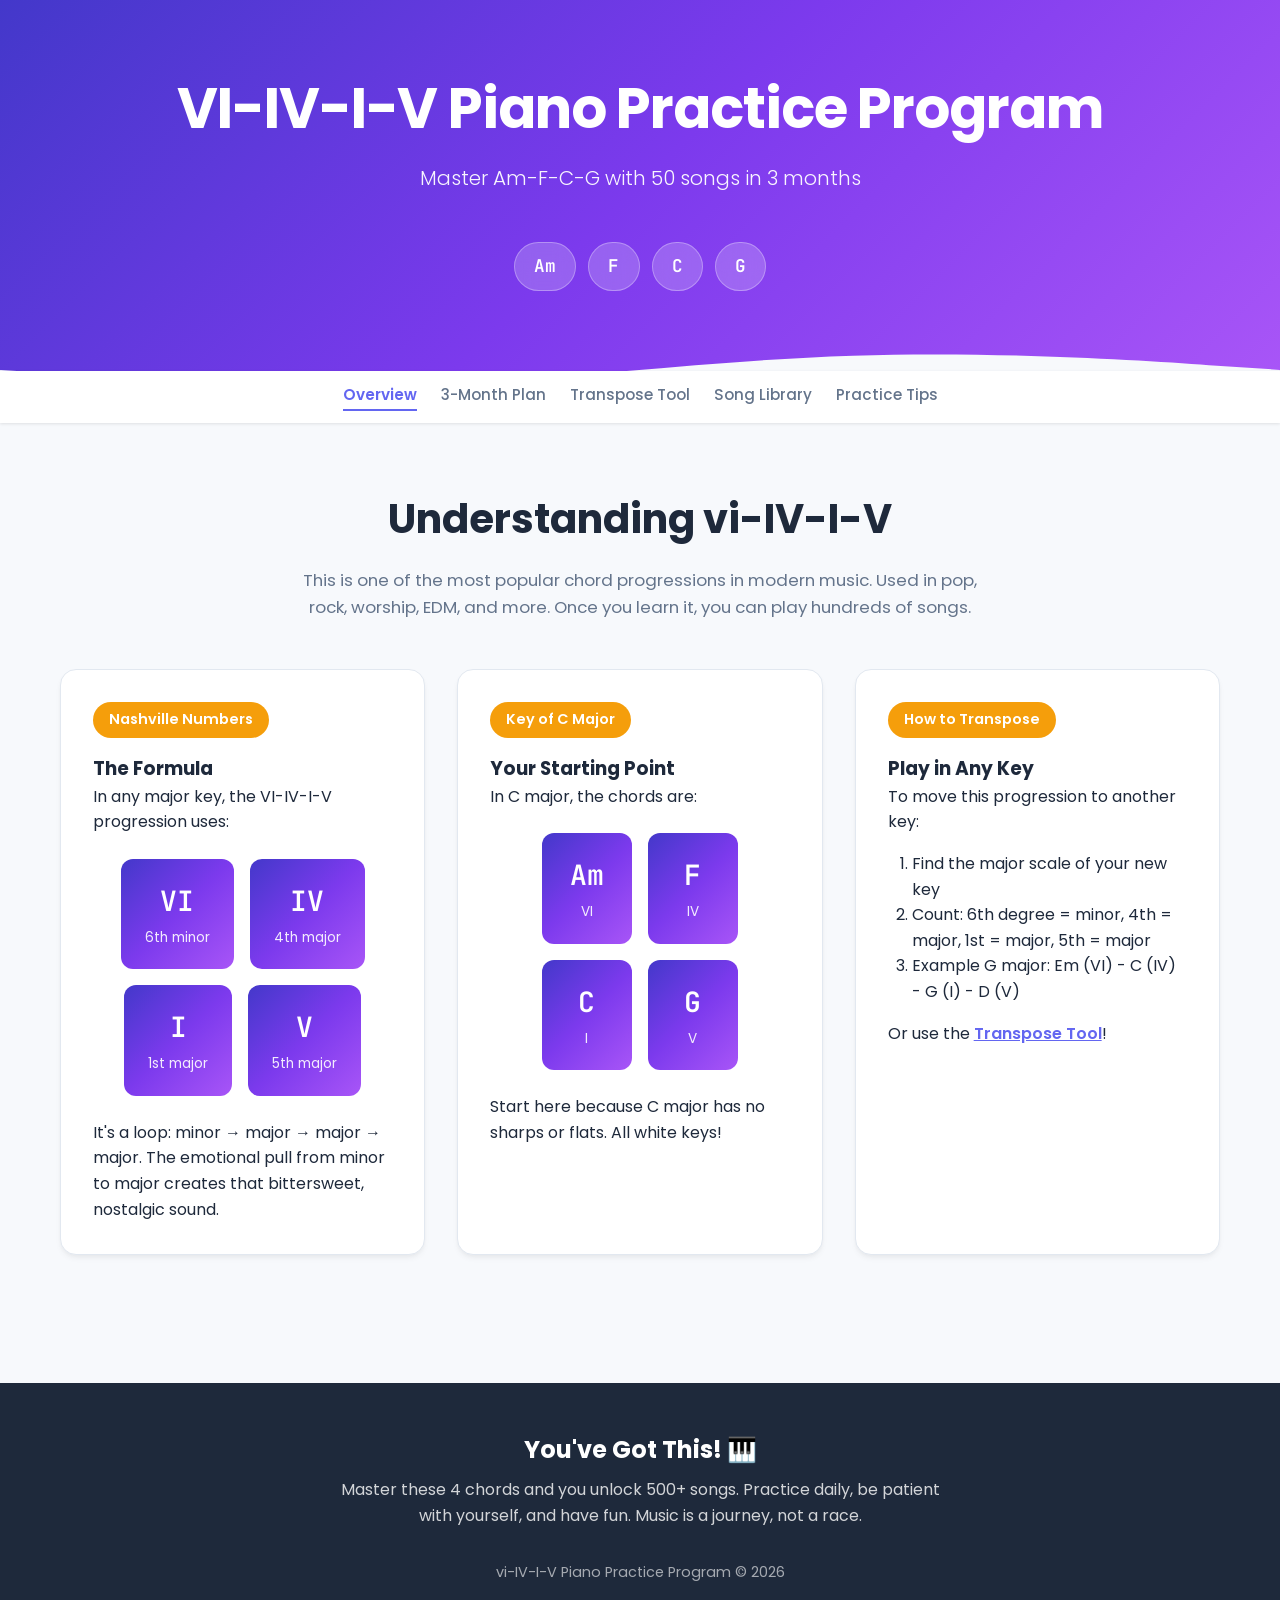
==== index.html @ 8db7d016 "reworked on the files html to separate concerns" ====
<!DOCTYPE html>
<html lang="en">
<head>
<meta charset="UTF-8">
<meta name="viewport" content="width=device-width, initial-scale=1.0">
<title>VI-IV-I-V Piano Practice Program</title>
<link href="https://fonts.googleapis.com/css2?family=Poppins:wght@300;400;500;600;700&family=JetBrains+Mono:wght@400;600&display=swap" rel="stylesheet">
<link rel="stylesheet" href="app.css">
</head>
<body>
<header>
<div class="container">
<div class="header-content">
<h1>VI-IV-I-V Piano Practice Program</h1>
<p class="subtitle">Master Am-F-C-G with 50 songs in 3 months</p>
<div class="header-chords">
<div class="chord-pill">Am</div>
<div class="chord-pill">F</div>
<div class="chord-pill">C</div>
<div class="chord-pill">G</div>
</div>
</div>
</div>
</header>

<nav>
<div class="container">
<div class="nav-links">
<a href="index.html" class="active">Overview</a>
<a href="practice_plan.html">3-Month Plan</a>
<a href="transpose_tool.html">Transpose Tool</a>
<a href="songs_library.html">Song Library</a>
<a href="practice_tips.html">Practice Tips</a>
</div>
</div>
</nav>

<section id="overview">
<div class="container">
<h2 class="section-title">Understanding vi-IV-I-V</h2>
<p class="section-desc">This is one of the most popular chord progressions in modern music. Used in pop, rock, worship, EDM, and more. Once you learn it, you can play hundreds of songs.</p>
<div class="overview-grid">
<div class="card">
<div class="nashville-label">Nashville Numbers</div>
<h3>The Formula</h3>
<p>In any major key, the VI-IV-I-V progression uses:</p>
<div class="chord-display">
<div class="chord-box"><span class="chord-name">VI</span><span class="chord-degree">6th minor</span></div>
<div class="chord-box"><span class="chord-name">IV</span><span class="chord-degree">4th major</span></div>
<div class="chord-box"><span class="chord-name">I</span><span class="chord-degree">1st major</span></div>
<div class="chord-box"><span class="chord-name">V</span><span class="chord-degree">5th major</span></div>
</div>
<p>It's a loop: minor → major → major → major. The emotional pull from minor to major creates that bittersweet, nostalgic sound.</p>
</div>
<div class="card">
<div class="nashville-label">Key of C Major</div>
<h3>Your Starting Point</h3>
<p>In C major, the chords are:</p>
<div class="chord-display">
<div class="chord-box"><span class="chord-name">Am</span><span class="chord-degree">VI</span></div>
<div class="chord-box"><span class="chord-name">F</span><span class="chord-degree">IV</span></div>
<div class="chord-box"><span class="chord-name">C</span><span class="chord-degree">I</span></div>
<div class="chord-box"><span class="chord-name">G</span><span class="chord-degree">V</span></div>
</div>
<p>Start here because C major has no sharps or flats. All white keys!</p>
</div>
<div class="card">
<div class="nashville-label">How to Transpose</div>
<h3>Play in Any Key</h3>
<p>To move this progression to another key:</p>
<ol style="margin-left: 1.5rem; margin-top: 1rem;">
<li>Find the major scale of your new key</li>
<li>Count: 6th degree = minor, 4th = major, 1st = major, 5th = major</li>
<li>Example G major: Em (VI) - C (IV) - G (I) - D (V)</li>
</ol>
<p style="margin-top: 1rem;">Or use the <a href="transpose_tool.html" style="color: var(--primary); font-weight: 600;">Transpose Tool</a>!</p>
</div>
</div>
</div>
</section>

<footer>
<div class="container">
<h3 style="font-size: 1.5rem; margin-bottom: 0.5rem;">You've Got This! 🎹</h3>
<p style="opacity: 0.8; max-width: 600px; margin: 0 auto;">Master these 4 chords and you unlock 500+ songs. Practice daily, be patient with yourself, and have fun. Music is a journey, not a race.</p>
<p style="margin-top: 2rem; opacity: 0.6; font-size: 0.9rem;">vi-IV-I-V Piano Practice Program © 2026</p>
</div>
</footer>
</body>
</html>
---- app.css ----
:root {
--bg: #f7f9fc;
--card: #ffffff;
--text: #1e293b;
--muted: #64748b;
--primary: #6366f1;
--primary-dark: #4f46e5;
--gradient: linear-gradient(135deg, #4338ca 0%, #7c3aed 50%, #a855f7 100%);
--accent: #f59e0b;
--border: #e2e8f0;
--success: #10b981;
--chord-color: #8b5cf6;
}

* {
margin: 0;
padding: 0;
box-sizing: border-box;
}

html {
scroll-behavior: smooth;
}

body {
font-family: 'Poppins', sans-serif;
background: var(--bg);
color: var(--text);
line-height: 1.6;
}

.container {
max-width: 1200px;
margin: 0 auto;
padding: 0 1.25rem;
}

/* Header */
header {
background: var(--gradient);
color: white;
padding: 4rem 0 5rem;
position: relative;
overflow: hidden;
}

header::after {
content: '';
position: absolute;
bottom: -2px;
left: 0;
width: 100%;
height: 60px;
background: url("data:image/svg+xml,%3Csvg xmlns='http://www.w3.org/2000/svg' viewBox='0 0 1440 120'%3E%3Cpath fill='%23f7f9fc' d='M0,64L80,69.3C160,75,320,85,480,80C640,75,800,53,960,48C1120,43,1280,53,1360,58.7L1440,64L1440,120L1360,120C1280,120,1120,120,960,120C800,120,640,120,480,120C320,120,160,120,80,120L0,120Z'%3E%3C/path%3E%3C/svg%3E") no-repeat;
background-size: cover;
}

.header-content {
text-align: center;
position: relative;
z-index: 2;
}

h1 {
font-size: clamp(2rem, 5vw, 3.5rem);
font-weight: 700;
margin-bottom: 0.5rem;
letter-spacing: -0.02em;
}

.subtitle {
font-size: clamp(1rem, 2.5vw, 1.25rem);
opacity: 0.95;
font-weight: 300;
margin-bottom: 2rem;
}

.header-chords {
display: inline-flex;
gap: 0.75rem;
flex-wrap: wrap;
justify-content: center;
margin-top: 1rem;
}

.chord-pill {
background: rgba(255,255,255,0.2);
backdrop-filter: blur(10px);
padding: 0.6rem 1.2rem;
border-radius: 50px;
font-family: 'JetBrains Mono', monospace;
font-weight: 600;
font-size: 1.1rem;
border: 1px solid rgba(255,255,255,0.3);
}

nav {
position: sticky;
top: 0;
background: var(--card);
box-shadow: 0 1px 3px rgba(0,0,0,0.1);
z-index: 100;
padding: 0.75rem 0;
}

.nav-links {
display: flex;
gap: 1.5rem;
justify-content: center;
flex-wrap: wrap;
}

.nav-links a {
color: var(--muted);
text-decoration: none;
font-weight: 500;
font-size: 0.95rem;
transition: color 0.2s;
}

.nav-links a:hover {
color: var(--primary);
}

.nav-links a.active {
color: var(--primary);
font-weight: 600;
border-bottom: 2px solid var(--primary);
padding-bottom: 2px;
}

section {
padding: 4rem 0;
}

.section-title {
font-size: clamp(1.75rem, 4vw, 2.5rem);
font-weight: 700;
margin-bottom: 1rem;
text-align: center;
}

.section-desc {
text-align: center;
color: var(--muted);
max-width: 700px;
margin: 0 auto 3rem;
font-size: 1.05rem;
}

.card {
background: var(--card);
border-radius: 16px;
padding: 2rem;
box-shadow: 0 4px 6px -1px rgba(0,0,0,0.05), 0 2px 4px -1px rgba(0,0,0,0.03);
border: 1px solid var(--border);
transition: transform 0.2s, box-shadow 0.2s;
}

.card:hover {
transform: translateY(-2px);
box-shadow: 0 10px 15px -3px rgba(0,0,0,0.08), 0 4px 6px -2px rgba(0,0,0,0.03);
}

.overview-grid {
display: grid;
grid-template-columns: repeat(auto-fit, minmax(300px, 1fr));
gap: 2rem;
margin-top: 2rem;
}

.chord-display {
display: flex;
gap: 1rem;
justify-content: center;
margin: 1.5rem 0;
flex-wrap: wrap;
}

.chord-box {
background: var(--gradient);
color: white;
padding: 1.25rem 1.5rem;
border-radius: 12px;
text-align: center;
min-width: 90px;
}

.chord-name {
font-family: 'JetBrains Mono', monospace;
font-size: 1.75rem;
font-weight: 600;
display: block;
}

.chord-degree {
font-size: 0.85rem;
opacity: 0.9;
margin-top: 0.25rem;
}

.nashville-label {
background: var(--accent);
color: white;
display: inline-block;
padding: 0.4rem 1rem;
border-radius: 50px;
font-weight: 600;
font-size: 0.9rem;
margin-bottom: 1rem;
}

/* Timeline */
.timeline {
position: relative;
max-width: 1000px;
margin: 0 auto;
}

.timeline::before {
content: '';
position: absolute;
left: 50%;
transform: translateX(-50%);
width: 3px;
height: 100%;
background: linear-gradient(to bottom, var(--primary), var(--primary-dark));
border-radius: 3px;
}

.month-block {
position: relative;
margin-bottom: 3rem;
}

.month-header {
background: var(--gradient);
color: white;
padding: 1rem 2rem;
border-radius: 12px;
display: inline-block;
font-weight: 600;
font-size: 1.2rem;
margin-bottom: 1.5rem;
position: relative;
left: 50%;
transform: translateX(-50%);
z-index: 2;
}

.weeks-grid {
display: grid;
grid-template-columns: repeat(auto-fit, minmax(280px, 1fr));
gap: 1.5rem;
margin-top: 2rem;
}

.week-card {
background: var(--card);
border: 1px solid var(--border);
border-radius: 12px;
padding: 1.5rem;
}

.week-title {
color: var(--primary);
font-weight: 600;
margin-bottom: 0.75rem;
font-size: 1.1rem;
}

.song-list {
list-style: none;
margin: 0.75rem 0;
}

.song-list li {
padding: 0.4rem 0;
padding-left: 1.5rem;
position: relative;
font-size: 0.95rem;
}

.song-list li::before {
content: '♪';
position: absolute;
left: 0;
color: var(--chord-color);
font-weight: 600;
}

.goal-box {
background: #f8fafc;
border-left: 3px solid var(--success);
padding: 0.75rem 1rem;
border-radius: 6px;
margin-top: 1rem;
font-size: 0.9rem;
}

.goal-box strong {
color: var(--success);
}

.daily-routine {
background: var(--card);
border-radius: 16px;
padding: 2rem;
margin-top: 3rem;
border: 2px solid var(--primary);
}

.routine-grid {
display: grid;
grid-template-columns: repeat(auto-fit, minmax(200px, 1fr));
gap: 1.5rem;
margin-top: 1.5rem;
}

.routine-item {
text-align: center;
}

.routine-time {
background: var(--primary);
color: white;
padding: 0.5rem 1rem;
border-radius: 50px;
display: inline-block;
font-weight: 600;
margin-bottom: 0.5rem;
font-size: 0.9rem;
}

/* Transpose Tool */
.transpose-tool {
text-align: center;
margin: 3rem 0 2rem;
}

.key-buttons {
display: flex;
flex-wrap: wrap;
gap: 0.75rem;
justify-content: center;
margin: 1.5rem 0;
}

.key-btn {
background: var(--card);
border: 2px solid var(--border);
padding: 0.75rem 1.25rem;
border-radius: 10px;
cursor: pointer;
font-weight: 600;
font-family: 'JetBrains Mono', monospace;
transition: all 0.2s;
font-size: 1rem;
}

.key-btn:hover {
border-color: var(--primary);
transform: translateY(-2px);
}

.key-btn.active {
background: var(--primary);
color: white;
border-color: var(--primary);
}

.transpose-display {
background: var(--card);
border-radius: 16px;
padding: 2rem;
max-width: 600px;
margin: 0 auto;
border: 1px solid var(--border);
}

#currentKey {
font-size: 1.5rem;
font-weight: 700;
color: var(--primary);
margin-bottom: 1rem;
}

/* Song Library */
.library-controls {
display: flex;
gap: 1rem;
margin-bottom: 2rem;
flex-wrap: wrap;
justify-content: space-between;
align-items: center;
}

.search-box {
flex: 1;
min-width: 250px;
position: relative;
}

.search-box input {
width: 100%;
padding: 0.875rem 1rem 0.875rem 3rem;
border: 2px solid var(--border);
border-radius: 12px;
font-size: 1rem;
font-family: 'Poppins', sans-serif;
transition: border 0.2s;
}

.search-box input:focus {
outline: none;
border-color: var(--primary);
}

.search-box::before {
content: '🔍';
position: absolute;
left: 1rem;
top: 50%;
transform: translateY(-50%);
font-size: 1.2rem;
}

.filter-buttons {
display: flex;
gap: 0.5rem;
flex-wrap: wrap;
}

.filter-btn {
padding: 0.6rem 1.1rem;
background: var(--card);
border: 2px solid var(--border);
border-radius: 50px;
cursor: pointer;
font-size: 0.9rem;
font-weight: 500;
transition: all 0.2s;
}

.filter-btn:hover {
border-color: var(--primary);
}

.filter-btn.active {
background: var(--primary);
color: white;
border-color: var(--primary);
}

.song-table-container {
overflow-x: auto;
border-radius: 12px;
border: 1px solid var(--border);
}

table {
width: 100%;
border-collapse: collapse;
background: var(--card);
}

thead {
background: #f8fafc;
position: sticky;
top: 0;
}

th {
padding: 1rem;
text-align: left;
font-weight: 600;
font-size: 0.9rem;
color: var(--muted);
text-transform: uppercase;
letter-spacing: 0.05em;
border-bottom: 2px solid var(--border);
}

td {
padding: 1rem;
border-bottom: 1px solid var(--border);
font-size: 0.95rem;
}

tbody tr:hover {
background: #f8fafc;
}

tbody tr:last-child td {
border-bottom: none;
}

.chord-inline {
font-family: 'JetBrains Mono', monospace;
color: var(--chord-color);
font-weight: 600;
background: rgba(139, 92, 246, 0.1);
padding: 0.2rem 0.5rem;
border-radius: 6px;
}

.category-badge {
display: inline-block;
padding: 0.35rem 0.75rem;
border-radius: 50px;
font-size: 0.8rem;
font-weight: 600;
}

.cat-pop { background: #dbeafe; color: #1e40af; }
.cat-artist { background: #fce7f3; color: #9f1239; }
.cat-hymn { background: #d1fae5; color: #065f46; }
.cat-classic { background: #fef3c7; color: #92400e; }

/* Tips Section */
.tips-grid {
display: grid;
grid-template-columns: repeat(auto-fit, minmax(300px, 1fr));
gap: 1.5rem;
margin-top: 2rem;
}

.tip-card {
background: linear-gradient(135deg, #ffffff 0%, #f8fafc 100%);
border-radius: 16px;
padding: 2rem;
border: 1px solid var(--border);
position: relative;
overflow: hidden;
}

.tip-card::before {
content: '';
position: absolute;
top: 0;
left: 0;
width: 5px;
height: 100%;
background: var(--gradient);
}

.tip-icon {
font-size: 2.5rem;
margin-bottom: 1rem;
}

.tip-card h3 {
font-size: 1.25rem;
margin-bottom: 0.75rem;
color: var(--text);
}

.tracker-box {
background: var(--card);
border-radius: 16px;
padding: 2rem;
margin-top: 2rem;
text-align: center;
border: 2px dashed var(--border);
}

/* Footer */
footer {
background: var(--text);
color: white;
text-align: center;
padding: 3rem 0;
margin-top: 4rem;
}

.btn {
background: var(--primary);
color: white;
border: none;
padding: 1rem 2rem;
border-radius: 12px;
font-size: 1rem;
font-weight: 600;
cursor: pointer;
transition: all 0.2s;
display: inline-flex;
align-items: center;
gap: 0.5rem;
}

.btn:hover {
background: var(--primary-dark);
transform: translateY(-2px);
box-shadow: 0 10px 20px rgba(99, 102, 241, 0.3);
}

.btn-secondary {
background: var(--card);
color: var(--primary);
border: 2px solid var(--primary);
}

.btn-secondary:hover {
background: var(--primary);
color: white;
}

/* Mobile Responsive */
@media (max-width: 768px) {
section {
padding: 2.5rem 0;
}

.timeline::before {
left: 10px;
}

.month-header {
left: 0;
transform: none;
}

.card {
padding: 1.5rem;
}

th, td {
padding: 0.75rem 0.5rem;
font-size: 0.85rem;
}

/* Stack table on mobile */
.song-table-container {
border: none;
}

table, thead, tbody, th, td, tr {
display: block;
}

thead {
display: none;
}

tr {
margin-bottom: 1rem;
border: 1px solid var(--border);
border-radius: 12px;
overflow: hidden;
}

td {
border: none;
position: relative;
padding-left: 50%;
text-align: right;
border-bottom: 1px solid var(--border);
}

td:last-child {
border-bottom: none;
}

td::before {
content: attr(data-label);
position: absolute;
left: 1rem;
width: 45%;
text-align: left;
font-weight: 600;
color: var(--muted);
font-size: 0.8rem;
text-transform: uppercase;
}

.nav-links {
font-size: 0.85rem;
gap: 1rem;
}
}

/* Print Styles */
@media print {
nav, .btn, .library-controls, footer, .transpose-tool .key-buttons {
display: none !important;
}

body {
background: white;
}

.card, .tip-card, .week-card {
box-shadow: none;
border: 1px solid #ccc;
break-inside: avoid;
}

header {
padding: 2rem 0;
}

section {
padding: 1.5rem 0;
}

.timeline::before {
display: none;
}
}
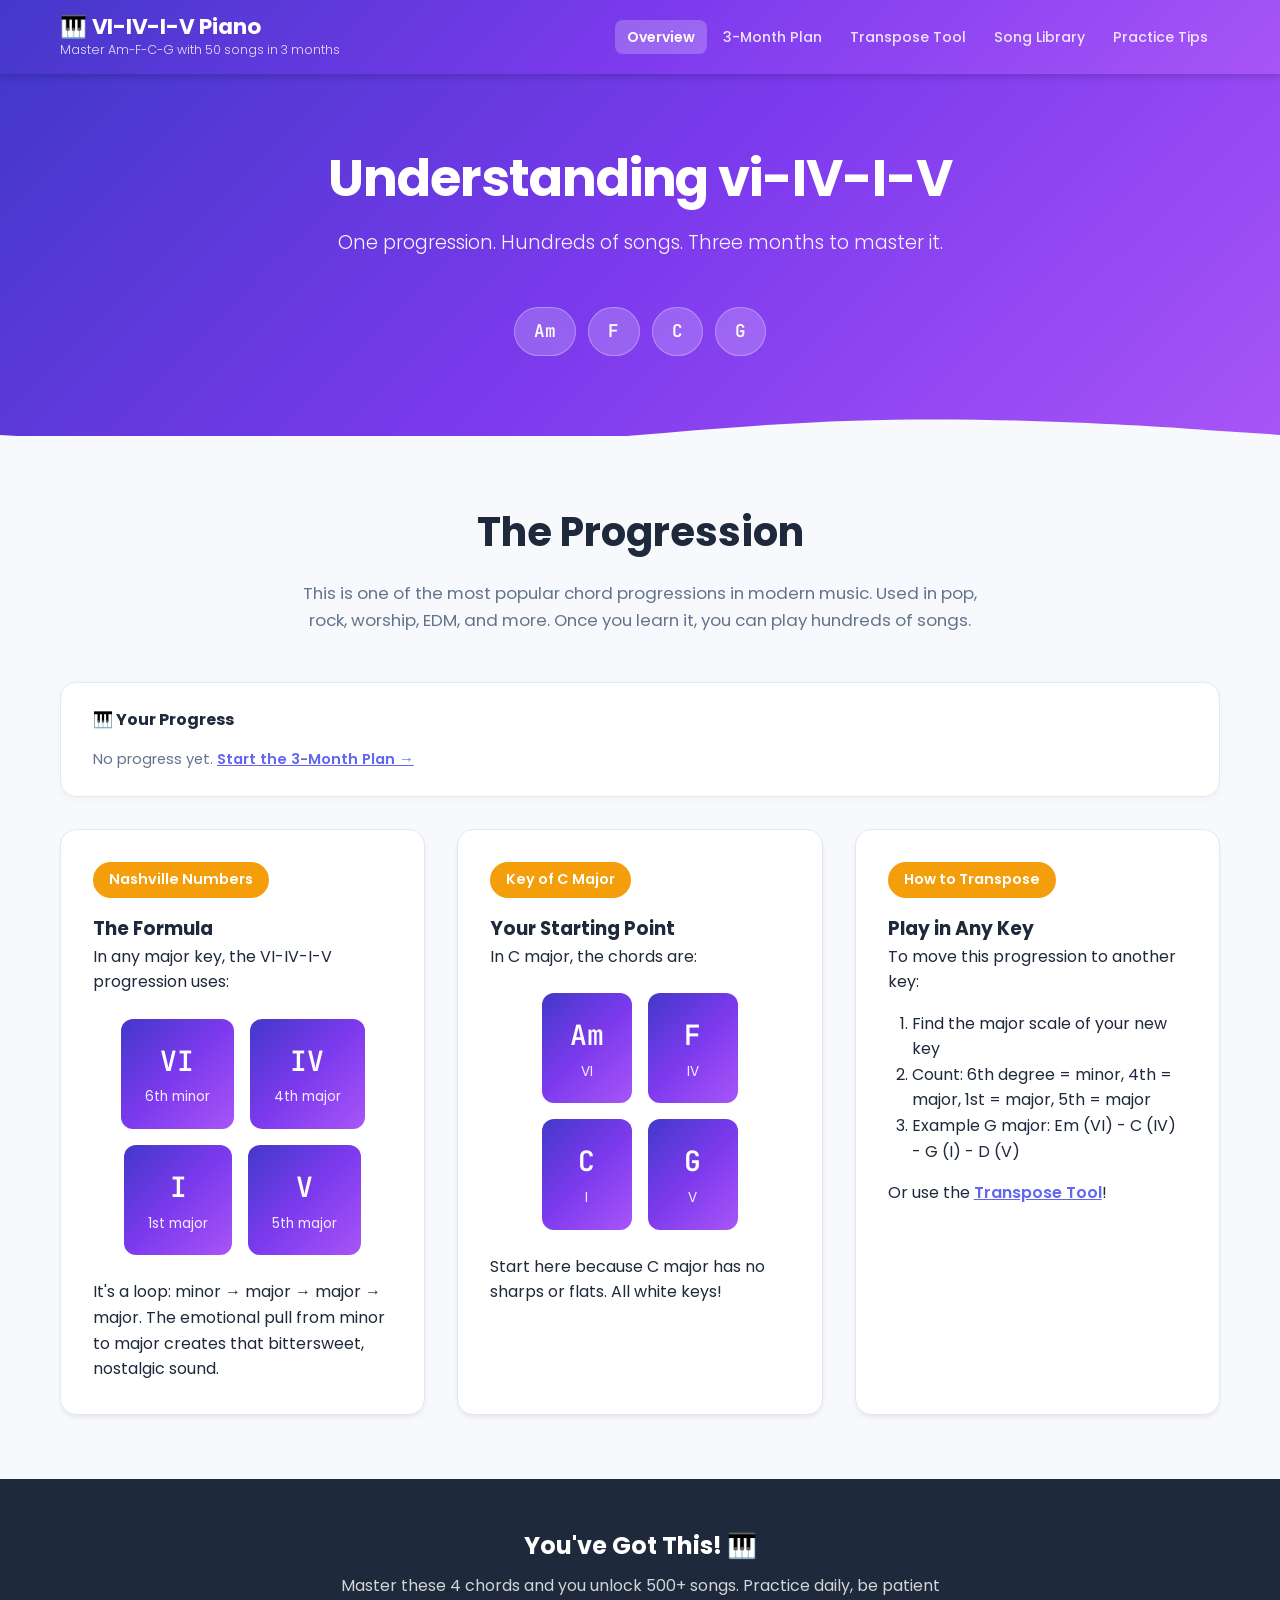
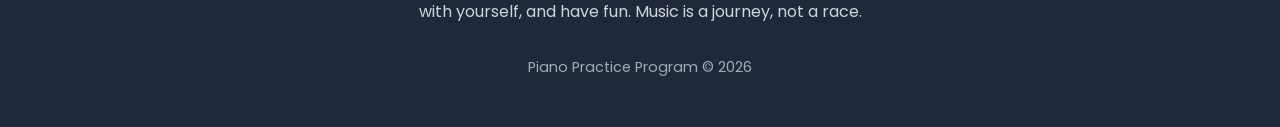
==== commit 922880d0: "changed project outlook, differentiated the nav and other components" ====
--- a/index.html
+++ b/index.html
@@ -1,90 +1,170 @@
 <!DOCTYPE html>
 <html lang="en">
 <head>
-<meta charset="UTF-8">
-<meta name="viewport" content="width=device-width, initial-scale=1.0">
-<title>VI-IV-I-V Piano Practice Program</title>
-<link href="https://fonts.googleapis.com/css2?family=Poppins:wght@300;400;500;600;700&family=JetBrains+Mono:wght@400;600&display=swap" rel="stylesheet">
-<link rel="stylesheet" href="app.css">
+  <meta charset="UTF-8">
+  <meta name="viewport" content="width=device-width, initial-scale=1.0">
+  <title>Piano Practice Program</title>
+  <link href="https://fonts.googleapis.com/css2?family=Poppins:wght@300;400;500;600;700&family=JetBrains+Mono:wght@400;600&display=swap" rel="stylesheet">
+  <link rel="stylesheet" href="app.css">
+  <link rel="stylesheet" href="plan-timeline.css">
 </head>
 <body>
+
 <header>
-<div class="container">
-<div class="header-content">
-<h1>VI-IV-I-V Piano Practice Program</h1>
-<p class="subtitle">Master Am-F-C-G with 50 songs in 3 months</p>
-<div class="header-chords">
-<div class="chord-pill">Am</div>
-<div class="chord-pill">F</div>
-<div class="chord-pill">C</div>
-<div class="chord-pill">G</div>
-</div>
-</div>
-</div>
+  <div class="header-inner">
+    <div class="header-brand">
+      <h1>🎹 VI-IV-I-V Piano</h1>
+      <p>Master Am-F-C-G with 50 songs in 3 months</p>
+    </div>
+    <nav aria-label="Main navigation">
+      <button class="nav-toggle" aria-label="Toggle navigation" aria-expanded="false">
+        <svg width="24" height="24" fill="none" stroke="currentColor" stroke-width="2" viewBox="0 0 24 24">
+          <path stroke-linecap="round" stroke-linejoin="round" d="M4 6h16M4 12h16M4 18h16"/>
+        </svg>
+      </button>
+      <ul class="nav-links" role="list">
+        <li><a href="index.html" class="active">Overview</a></li>
+        <li><a href="practice_plan.html">3-Month Plan</a></li>
+        <li><a href="transpose_tool.html">Transpose Tool</a></li>
+        <li><a href="songs_library.html">Song Library</a></li>
+        <li><a href="practice_tips.html">Practice Tips</a></li>
+      </ul>
+    </nav>
+  </div>
 </header>
 
-<nav>
-<div class="container">
-<div class="nav-links">
-<a href="index.html" class="active">Overview</a>
-<a href="practice_plan.html">3-Month Plan</a>
-<a href="transpose_tool.html">Transpose Tool</a>
-<a href="songs_library.html">Song Library</a>
-<a href="practice_tips.html">Practice Tips</a>
+<div class="hero">
+  <div class="container">
+    <h2>Understanding vi-IV-I-V</h2>
+    <p>One progression. Hundreds of songs. Three months to master it.</p>
+    <div class="header-chords">
+      <div class="chord-pill">Am</div>
+      <div class="chord-pill">F</div>
+      <div class="chord-pill">C</div>
+      <div class="chord-pill">G</div>
+    </div>
+  </div>
 </div>
-</div>
-</nav>
 
-<section id="overview">
-<div class="container">
-<h2 class="section-title">Understanding vi-IV-I-V</h2>
-<p class="section-desc">This is one of the most popular chord progressions in modern music. Used in pop, rock, worship, EDM, and more. Once you learn it, you can play hundreds of songs.</p>
-<div class="overview-grid">
-<div class="card">
-<div class="nashville-label">Nashville Numbers</div>
-<h3>The Formula</h3>
-<p>In any major key, the VI-IV-I-V progression uses:</p>
-<div class="chord-display">
-<div class="chord-box"><span class="chord-name">VI</span><span class="chord-degree">6th minor</span></div>
-<div class="chord-box"><span class="chord-name">IV</span><span class="chord-degree">4th major</span></div>
-<div class="chord-box"><span class="chord-name">I</span><span class="chord-degree">1st major</span></div>
-<div class="chord-box"><span class="chord-name">V</span><span class="chord-degree">5th major</span></div>
-</div>
-<p>It's a loop: minor → major → major → major. The emotional pull from minor to major creates that bittersweet, nostalgic sound.</p>
-</div>
-<div class="card">
-<div class="nashville-label">Key of C Major</div>
-<h3>Your Starting Point</h3>
-<p>In C major, the chords are:</p>
-<div class="chord-display">
-<div class="chord-box"><span class="chord-name">Am</span><span class="chord-degree">VI</span></div>
-<div class="chord-box"><span class="chord-name">F</span><span class="chord-degree">IV</span></div>
-<div class="chord-box"><span class="chord-name">C</span><span class="chord-degree">I</span></div>
-<div class="chord-box"><span class="chord-name">G</span><span class="chord-degree">V</span></div>
-</div>
-<p>Start here because C major has no sharps or flats. All white keys!</p>
-</div>
-<div class="card">
-<div class="nashville-label">How to Transpose</div>
-<h3>Play in Any Key</h3>
-<p>To move this progression to another key:</p>
-<ol style="margin-left: 1.5rem; margin-top: 1rem;">
-<li>Find the major scale of your new key</li>
-<li>Count: 6th degree = minor, 4th = major, 1st = major, 5th = major</li>
-<li>Example G major: Em (VI) - C (IV) - G (I) - D (V)</li>
-</ol>
-<p style="margin-top: 1rem;">Or use the <a href="transpose_tool.html" style="color: var(--primary); font-weight: 600;">Transpose Tool</a>!</p>
-</div>
-</div>
-</div>
-</section>
+<main>
+  <section id="overview">
+    <div class="container">
+      <h2 class="section-title">The Progression</h2>
+      <p class="section-desc">This is one of the most popular chord progressions in modern music. Used in pop, rock, worship, EDM, and more. Once you learn it, you can play hundreds of songs.</p>
+      <!-- Dashboard widget -->
+      <div id="dash-widget-root"></div>
+
+      <div class="overview-grid">
+        <div class="card">
+          <div class="nashville-label">Nashville Numbers</div>
+          <h3>The Formula</h3>
+          <p>In any major key, the VI-IV-I-V progression uses:</p>
+          <div class="chord-display">
+            <div class="chord-box"><span class="chord-name">VI</span><span class="chord-degree">6th minor</span></div>
+            <div class="chord-box"><span class="chord-name">IV</span><span class="chord-degree">4th major</span></div>
+            <div class="chord-box"><span class="chord-name">I</span><span class="chord-degree">1st major</span></div>
+            <div class="chord-box"><span class="chord-name">V</span><span class="chord-degree">5th major</span></div>
+          </div>
+          <p>It's a loop: minor → major → major → major. The emotional pull from minor to major creates that bittersweet, nostalgic sound.</p>
+        </div>
+        <div class="card">
+          <div class="nashville-label">Key of C Major</div>
+          <h3>Your Starting Point</h3>
+          <p>In C major, the chords are:</p>
+          <div class="chord-display">
+            <div class="chord-box"><span class="chord-name">Am</span><span class="chord-degree">VI</span></div>
+            <div class="chord-box"><span class="chord-name">F</span><span class="chord-degree">IV</span></div>
+            <div class="chord-box"><span class="chord-name">C</span><span class="chord-degree">I</span></div>
+            <div class="chord-box"><span class="chord-name">G</span><span class="chord-degree">V</span></div>
+          </div>
+          <p>Start here because C major has no sharps or flats. All white keys!</p>
+        </div>
+        <div class="card">
+          <div class="nashville-label">How to Transpose</div>
+          <h3>Play in Any Key</h3>
+          <p>To move this progression to another key:</p>
+          <ol style="margin-left: 1.5rem; margin-top: 1rem;">
+            <li>Find the major scale of your new key</li>
+            <li>Count: 6th degree = minor, 4th = major, 1st = major, 5th = major</li>
+            <li>Example G major: Em (VI) - C (IV) - G (I) - D (V)</li>
+          </ol>
+          <p style="margin-top: 1rem;">Or use the <a href="transpose_tool.html" style="color: var(--primary); font-weight: 600;">Transpose Tool</a>!</p>
+        </div>
+      </div>
+    </div>
+  </section>
+</main>
 
 <footer>
-<div class="container">
-<h3 style="font-size: 1.5rem; margin-bottom: 0.5rem;">You've Got This! 🎹</h3>
-<p style="opacity: 0.8; max-width: 600px; margin: 0 auto;">Master these 4 chords and you unlock 500+ songs. Practice daily, be patient with yourself, and have fun. Music is a journey, not a race.</p>
-<p style="margin-top: 2rem; opacity: 0.6; font-size: 0.9rem;">vi-IV-I-V Piano Practice Program © 2026</p>
-</div>
+  <div class="container">
+    <h3 class="footer-title">You've Got This! 🎹</h3>
+    <p class="footer-desc">Master these 4 chords and you unlock 500+ songs. Practice daily, be patient with yourself, and have fun. Music is a journey, not a race.</p>
+    <p class="footer-copy">Piano Practice Program © 2026</p>
+  </div>
 </footer>
-</body>
+
+<script src="app.js"></script>
+<script src="progress-store.js"></script>
+<script>
+// Dashboard widget — reads piano_progress from localStorage
+function renderDashboard() {
+  const root = document.getElementById('dash-widget-root');
+  if (!root) return;
+
+  const state  = getProgress();
+  const done   = state.completedWeeks.length;
+  const pct    = Math.round((done / TOTAL_WEEKS) * 100);
+  const streak = calcStreak(state.streakDates);
+  const eta    = estimatedCompletion(state);
+
+  if (done === 0 && streak === 0) {
+    root.innerHTML = `
+      <div class="dash-widget">
+        <div class="dash-widget-header">
+          <span class="dash-widget-title">🎹 Your Progress</span>
+        </div>
+        <p style="color:var(--muted);font-size:0.92rem;">No progress yet. <a href="practice_plan.html" style="color:var(--primary);font-weight:600;">Start the 3-Month Plan →</a></p>
+      </div>`;
+    return;
+  }
+
+  const currentWeek = done < TOTAL_WEEKS ? done + 1 : TOTAL_WEEKS;
+  const etaHtml = eta ? `<div class="tl-eta" style="margin-top:0.75rem">📅 Est. finish: <strong>${eta}</strong></div>` : '';
+
+  root.innerHTML = `
+    <div class="dash-widget">
+      <div class="dash-widget-header">
+        <span class="dash-widget-title">🎹 Your Progress</span>
+        <div class="tl-streak" title="Consecutive practice days">
+          🔥 ${streak} <span class="tl-streak-label">day streak</span>
+        </div>
+      </div>
+      <div class="dash-widget-bar">
+        <div class="dash-widget-fill" style="width:${pct}%"></div>
+      </div>
+      <div class="dash-stats">
+        <div class="dash-stat">
+          <span class="dash-stat-value">${done}/${TOTAL_WEEKS}</span>
+          <span class="dash-stat-label">Weeks done</span>
+        </div>
+        <div class="dash-stat">
+          <span class="dash-stat-value">${pct}%</span>
+          <span class="dash-stat-label">Complete</span>
+        </div>
+        <div class="dash-stat">
+          <span class="dash-stat-value">${done < TOTAL_WEEKS ? 'Wk ' + currentWeek : '🎉'}</span>
+          <span class="dash-stat-label">${done < TOTAL_WEEKS ? 'Current week' : 'Finished!'}</span>
+        </div>
+      </div>
+      ${etaHtml}
+      <div class="dash-cta">
+        <a href="practice_plan.html" class="btn btn-sm" style="text-decoration:none">
+          ${done < TOTAL_WEEKS ? '▶ Continue Week ' + currentWeek : '🏆 Review Plan'}
+        </a>
+      </div>
+    </div>`;
+}
+
+document.addEventListener('DOMContentLoaded', renderDashboard);
+</script>
 </html>
--- a/app.css
+++ b/app.css
@@ -1,709 +1,742 @@
 :root {
---bg: #f7f9fc;
---card: #ffffff;
---text: #1e293b;
---muted: #64748b;
---primary: #6366f1;
---primary-dark: #4f46e5;
---gradient: linear-gradient(135deg, #4338ca 0%, #7c3aed 50%, #a855f7 100%);
---accent: #f59e0b;
---border: #e2e8f0;
---success: #10b981;
---chord-color: #8b5cf6;
+  --bg: #f7f9fc;
+  --card: #ffffff;
+  --text: #1e293b;
+  --muted: #64748b;
+  --primary: #6366f1;
+  --primary-dark: #4f46e5;
+  --gradient: linear-gradient(135deg, #4338ca 0%, #7c3aed 50%, #a855f7 100%);
+  --accent: #f59e0b;
+  --border: #e2e8f0;
+  --success: #10b981;
+  --chord-color: #8b5cf6;
 }
 
 * {
-margin: 0;
-padding: 0;
-box-sizing: border-box;
+  margin: 0;
+  padding: 0;
+  box-sizing: border-box;
 }
 
 html {
-scroll-behavior: smooth;
+  scroll-behavior: smooth;
 }
 
 body {
-font-family: 'Poppins', sans-serif;
-background: var(--bg);
-color: var(--text);
-line-height: 1.6;
+  font-family: 'Poppins', sans-serif;
+  background: var(--bg);
+  color: var(--text);
+  line-height: 1.6;
+  display: flex;
+  flex-direction: column;
+  min-height: 100vh;
 }
 
 .container {
-max-width: 1200px;
-margin: 0 auto;
-padding: 0 1.25rem;
-}
-
-/* Header */
+  max-width: 1200px;
+  margin: 0 auto;
+  padding: 0 1.25rem;
+}
+
+/* ── Header ── */
 header {
-background: var(--gradient);
-color: white;
-padding: 4rem 0 5rem;
-position: relative;
-overflow: hidden;
-}
-
-header::after {
-content: '';
-position: absolute;
-bottom: -2px;
-left: 0;
-width: 100%;
-height: 60px;
-background: url("data:image/svg+xml,%3Csvg xmlns='http://www.w3.org/2000/svg' viewBox='0 0 1440 120'%3E%3Cpath fill='%23f7f9fc' d='M0,64L80,69.3C160,75,320,85,480,80C640,75,800,53,960,48C1120,43,1280,53,1360,58.7L1440,64L1440,120L1360,120C1280,120,1120,120,960,120C800,120,640,120,480,120C320,120,160,120,80,120L0,120Z'%3E%3C/path%3E%3C/svg%3E") no-repeat;
-background-size: cover;
-}
-
-.header-content {
-text-align: center;
-position: relative;
-z-index: 2;
-}
-
-h1 {
-font-size: clamp(2rem, 5vw, 3.5rem);
-font-weight: 700;
-margin-bottom: 0.5rem;
-letter-spacing: -0.02em;
-}
-
-.subtitle {
-font-size: clamp(1rem, 2.5vw, 1.25rem);
-opacity: 0.95;
-font-weight: 300;
-margin-bottom: 2rem;
+  background: var(--gradient);
+  color: white;
+  position: sticky;
+  top: 0;
+  z-index: 100;
+  box-shadow: 0 2px 8px rgba(0,0,0,0.2);
+}
+
+.header-inner {
+  display: flex;
+  align-items: center;
+  justify-content: space-between;
+  gap: 1rem;
+  padding: 0.875rem 1.25rem;
+  max-width: 1200px;
+  margin: 0 auto;
+}
+
+.header-brand h1 {
+  font-size: clamp(1rem, 2.5vw, 1.35rem);
+  font-weight: 700;
+  letter-spacing: -0.01em;
+  line-height: 1.2;
+}
+
+.header-brand p {
+  font-size: 0.78rem;
+  opacity: 0.85;
+  font-weight: 300;
+}
+
+/* ── Nav ── */
+nav {
+  display: flex;
+  align-items: center;
+  gap: 0.25rem;
+}
+
+.nav-links {
+  display: flex;
+  gap: 0.25rem;
+  list-style: none;
+}
+
+.nav-links a {
+  color: rgba(255,255,255,0.85);
+  text-decoration: none;
+  font-weight: 500;
+  font-size: 0.88rem;
+  padding: 0.45rem 0.75rem;
+  border-radius: 8px;
+  transition: background 0.2s, color 0.2s;
+  white-space: nowrap;
+}
+
+.nav-links a:hover {
+  background: rgba(255,255,255,0.15);
+  color: white;
+}
+
+.nav-links a.active {
+  background: rgba(255,255,255,0.22);
+  color: white;
+  font-weight: 600;
+}
+
+/* Hamburger */
+.nav-toggle {
+  display: none;
+  background: none;
+  border: none;
+  color: white;
+  cursor: pointer;
+  padding: 0.4rem;
+  border-radius: 6px;
+  transition: background 0.2s;
+}
+
+.nav-toggle:hover {
+  background: rgba(255,255,255,0.15);
+}
+
+.nav-toggle svg {
+  display: block;
+}
+
+/* ── Hero (index only) ── */
+.hero {
+  background: var(--gradient);
+  color: white;
+  padding: 4rem 0 5rem;
+  position: relative;
+  overflow: hidden;
+  text-align: center;
+}
+
+.hero::after {
+  content: '';
+  position: absolute;
+  bottom: -2px;
+  left: 0;
+  width: 100%;
+  height: 60px;
+  background: url("data:image/svg+xml,%3Csvg xmlns='http://www.w3.org/2000/svg' viewBox='0 0 1440 120'%3E%3Cpath fill='%23f7f9fc' d='M0,64L80,69.3C160,75,320,85,480,80C640,75,800,53,960,48C1120,43,1280,53,1360,58.7L1440,64L1440,120L1360,120C1280,120,1120,120,960,120C800,120,640,120,480,120C320,120,160,120,80,120L0,120Z'%3E%3C/path%3E%3C/svg%3E") no-repeat;
+  background-size: cover;
+}
+
+.hero h2 {
+  font-size: clamp(2rem, 5vw, 3.2rem);
+  font-weight: 700;
+  margin-bottom: 0.5rem;
+  letter-spacing: -0.02em;
+}
+
+.hero p {
+  font-size: clamp(1rem, 2.5vw, 1.2rem);
+  opacity: 0.95;
+  font-weight: 300;
+  margin-bottom: 2rem;
 }
 
 .header-chords {
-display: inline-flex;
-gap: 0.75rem;
-flex-wrap: wrap;
-justify-content: center;
-margin-top: 1rem;
+  display: inline-flex;
+  gap: 0.75rem;
+  flex-wrap: wrap;
+  justify-content: center;
+  margin-top: 1rem;
 }
 
 .chord-pill {
-background: rgba(255,255,255,0.2);
-backdrop-filter: blur(10px);
-padding: 0.6rem 1.2rem;
-border-radius: 50px;
-font-family: 'JetBrains Mono', monospace;
-font-weight: 600;
-font-size: 1.1rem;
-border: 1px solid rgba(255,255,255,0.3);
-}
-
-nav {
-position: sticky;
-top: 0;
-background: var(--card);
-box-shadow: 0 1px 3px rgba(0,0,0,0.1);
-z-index: 100;
-padding: 0.75rem 0;
-}
-
-.nav-links {
-display: flex;
-gap: 1.5rem;
-justify-content: center;
-flex-wrap: wrap;
-}
-
-.nav-links a {
-color: var(--muted);
-text-decoration: none;
-font-weight: 500;
-font-size: 0.95rem;
-transition: color 0.2s;
-}
-
-.nav-links a:hover {
-color: var(--primary);
-}
-
-.nav-links a.active {
-color: var(--primary);
-font-weight: 600;
-border-bottom: 2px solid var(--primary);
-padding-bottom: 2px;
-}
-
+  background: rgba(255,255,255,0.2);
+  backdrop-filter: blur(10px);
+  padding: 0.6rem 1.2rem;
+  border-radius: 50px;
+  font-family: 'JetBrains Mono', monospace;
+  font-weight: 600;
+  font-size: 1.1rem;
+  border: 1px solid rgba(255,255,255,0.3);
+}
+
+/* ── Main ── */
+main {
+  flex: 1;
+}
+
+/* ── Sections ── */
 section {
-padding: 4rem 0;
+  padding: 4rem 0;
+}
+
+section.bg-white {
+  background: white;
 }
 
 .section-title {
-font-size: clamp(1.75rem, 4vw, 2.5rem);
-font-weight: 700;
-margin-bottom: 1rem;
-text-align: center;
+  font-size: clamp(1.75rem, 4vw, 2.5rem);
+  font-weight: 700;
+  margin-bottom: 1rem;
+  text-align: center;
 }
 
 .section-desc {
-text-align: center;
-color: var(--muted);
-max-width: 700px;
-margin: 0 auto 3rem;
-font-size: 1.05rem;
-}
-
+  text-align: center;
+  color: var(--muted);
+  max-width: 700px;
+  margin: 0 auto 3rem;
+  font-size: 1.05rem;
+}
+
+/* ── Cards ── */
 .card {
-background: var(--card);
-border-radius: 16px;
-padding: 2rem;
-box-shadow: 0 4px 6px -1px rgba(0,0,0,0.05), 0 2px 4px -1px rgba(0,0,0,0.03);
-border: 1px solid var(--border);
-transition: transform 0.2s, box-shadow 0.2s;
+  background: var(--card);
+  border-radius: 16px;
+  padding: 2rem;
+  box-shadow: 0 4px 6px -1px rgba(0,0,0,0.05), 0 2px 4px -1px rgba(0,0,0,0.03);
+  border: 1px solid var(--border);
+  transition: transform 0.2s, box-shadow 0.2s;
 }
 
 .card:hover {
-transform: translateY(-2px);
-box-shadow: 0 10px 15px -3px rgba(0,0,0,0.08), 0 4px 6px -2px rgba(0,0,0,0.03);
+  transform: translateY(-2px);
+  box-shadow: 0 10px 15px -3px rgba(0,0,0,0.08), 0 4px 6px -2px rgba(0,0,0,0.03);
 }
 
 .overview-grid {
-display: grid;
-grid-template-columns: repeat(auto-fit, minmax(300px, 1fr));
-gap: 2rem;
-margin-top: 2rem;
+  display: grid;
+  grid-template-columns: repeat(auto-fit, minmax(300px, 1fr));
+  gap: 2rem;
+  margin-top: 2rem;
 }
 
 .chord-display {
-display: flex;
-gap: 1rem;
-justify-content: center;
-margin: 1.5rem 0;
-flex-wrap: wrap;
+  display: flex;
+  gap: 1rem;
+  justify-content: center;
+  margin: 1.5rem 0;
+  flex-wrap: wrap;
 }
 
 .chord-box {
-background: var(--gradient);
-color: white;
-padding: 1.25rem 1.5rem;
-border-radius: 12px;
-text-align: center;
-min-width: 90px;
+  background: var(--gradient);
+  color: white;
+  padding: 1.25rem 1.5rem;
+  border-radius: 12px;
+  text-align: center;
+  min-width: 90px;
 }
 
 .chord-name {
-font-family: 'JetBrains Mono', monospace;
-font-size: 1.75rem;
-font-weight: 600;
-display: block;
+  font-family: 'JetBrains Mono', monospace;
+  font-size: 1.75rem;
+  font-weight: 600;
+  display: block;
 }
 
 .chord-degree {
-font-size: 0.85rem;
-opacity: 0.9;
-margin-top: 0.25rem;
+  font-size: 0.85rem;
+  opacity: 0.9;
+  margin-top: 0.25rem;
 }
 
 .nashville-label {
-background: var(--accent);
-color: white;
-display: inline-block;
-padding: 0.4rem 1rem;
-border-radius: 50px;
-font-weight: 600;
-font-size: 0.9rem;
-margin-bottom: 1rem;
-}
-
-/* Timeline */
-.timeline {
-position: relative;
-max-width: 1000px;
-margin: 0 auto;
-}
-
-.timeline::before {
-content: '';
-position: absolute;
-left: 50%;
-transform: translateX(-50%);
-width: 3px;
-height: 100%;
-background: linear-gradient(to bottom, var(--primary), var(--primary-dark));
-border-radius: 3px;
-}
-
-.month-block {
-position: relative;
-margin-bottom: 3rem;
-}
-
-.month-header {
-background: var(--gradient);
-color: white;
-padding: 1rem 2rem;
-border-radius: 12px;
-display: inline-block;
-font-weight: 600;
-font-size: 1.2rem;
-margin-bottom: 1.5rem;
-position: relative;
-left: 50%;
-transform: translateX(-50%);
-z-index: 2;
-}
-
-.weeks-grid {
-display: grid;
-grid-template-columns: repeat(auto-fit, minmax(280px, 1fr));
-gap: 1.5rem;
-margin-top: 2rem;
-}
-
-.week-card {
-background: var(--card);
-border: 1px solid var(--border);
-border-radius: 12px;
-padding: 1.5rem;
-}
-
-.week-title {
-color: var(--primary);
-font-weight: 600;
-margin-bottom: 0.75rem;
-font-size: 1.1rem;
-}
-
-.song-list {
-list-style: none;
-margin: 0.75rem 0;
-}
-
-.song-list li {
-padding: 0.4rem 0;
-padding-left: 1.5rem;
-position: relative;
-font-size: 0.95rem;
-}
-
-.song-list li::before {
-content: '♪';
-position: absolute;
-left: 0;
-color: var(--chord-color);
-font-weight: 600;
-}
-
-.goal-box {
-background: #f8fafc;
-border-left: 3px solid var(--success);
-padding: 0.75rem 1rem;
-border-radius: 6px;
-margin-top: 1rem;
-font-size: 0.9rem;
-}
-
-.goal-box strong {
-color: var(--success);
-}
-
+  background: var(--accent);
+  color: white;
+  display: inline-block;
+  padding: 0.4rem 1rem;
+  border-radius: 50px;
+  font-weight: 600;
+  font-size: 0.9rem;
+  margin-bottom: 1rem;
+}
+
+/* ── Daily Routine (practice_plan.html) ── */
 .daily-routine {
-background: var(--card);
-border-radius: 16px;
-padding: 2rem;
-margin-top: 3rem;
-border: 2px solid var(--primary);
+  background: var(--card);
+  border-radius: 16px;
+  padding: 2rem;
+  margin-top: 3rem;
+  border: 2px solid var(--primary);
+}
+
+.daily-routine h3 {
+  text-align: center;
+  font-size: 1.5rem;
+  margin-bottom: 0.5rem;
+}
+
+.daily-routine > p {
+  text-align: center;
+  color: var(--muted);
+  margin-bottom: 1rem;
 }
 
 .routine-grid {
-display: grid;
-grid-template-columns: repeat(auto-fit, minmax(200px, 1fr));
-gap: 1.5rem;
-margin-top: 1.5rem;
+  display: grid;
+  grid-template-columns: repeat(auto-fit, minmax(200px, 1fr));
+  gap: 1.5rem;
+  margin-top: 1.5rem;
 }
 
 .routine-item {
-text-align: center;
+  text-align: center;
 }
 
 .routine-time {
-background: var(--primary);
-color: white;
-padding: 0.5rem 1rem;
-border-radius: 50px;
-display: inline-block;
-font-weight: 600;
-margin-bottom: 0.5rem;
-font-size: 0.9rem;
-}
-
-/* Transpose Tool */
+  background: var(--primary);
+  color: white;
+  padding: 0.5rem 1rem;
+  border-radius: 50px;
+  display: inline-block;
+  font-weight: 600;
+  margin-bottom: 0.5rem;
+  font-size: 0.9rem;
+}
+
+.print-center {
+  text-align: center;
+  margin-top: 2rem;
+}
+
+/* ── Transpose Tool ── */
 .transpose-tool {
-text-align: center;
-margin: 3rem 0 2rem;
+  text-align: center;
+  margin: 3rem 0 2rem;
 }
 
 .key-buttons {
-display: flex;
-flex-wrap: wrap;
-gap: 0.75rem;
-justify-content: center;
-margin: 1.5rem 0;
+  display: flex;
+  flex-wrap: wrap;
+  gap: 0.75rem;
+  justify-content: center;
+  margin: 1.5rem 0;
 }
 
 .key-btn {
-background: var(--card);
-border: 2px solid var(--border);
-padding: 0.75rem 1.25rem;
-border-radius: 10px;
-cursor: pointer;
-font-weight: 600;
-font-family: 'JetBrains Mono', monospace;
-transition: all 0.2s;
-font-size: 1rem;
+  background: var(--card);
+  border: 2px solid var(--border);
+  padding: 0.75rem 1.25rem;
+  border-radius: 10px;
+  cursor: pointer;
+  font-weight: 600;
+  font-family: 'JetBrains Mono', monospace;
+  transition: all 0.2s;
+  font-size: 1rem;
 }
 
 .key-btn:hover {
-border-color: var(--primary);
-transform: translateY(-2px);
+  border-color: var(--primary);
+  transform: translateY(-2px);
 }
 
 .key-btn.active {
-background: var(--primary);
-color: white;
-border-color: var(--primary);
+  background: var(--primary);
+  color: white;
+  border-color: var(--primary);
 }
 
 .transpose-display {
-background: var(--card);
-border-radius: 16px;
-padding: 2rem;
-max-width: 600px;
-margin: 0 auto;
-border: 1px solid var(--border);
+  background: var(--card);
+  border-radius: 16px;
+  padding: 2rem;
+  max-width: 600px;
+  margin: 0 auto;
+  border: 1px solid var(--border);
 }
 
 #currentKey {
-font-size: 1.5rem;
-font-weight: 700;
-color: var(--primary);
-margin-bottom: 1rem;
-}
-
-/* Song Library */
+  font-size: 1.5rem;
+  font-weight: 700;
+  color: var(--primary);
+  margin-bottom: 1rem;
+}
+
+/* ── Song Library ── */
 .library-controls {
-display: flex;
-gap: 1rem;
-margin-bottom: 2rem;
-flex-wrap: wrap;
-justify-content: space-between;
-align-items: center;
+  display: flex;
+  gap: 1rem;
+  margin-bottom: 2rem;
+  flex-wrap: wrap;
+  justify-content: space-between;
+  align-items: center;
 }
 
 .search-box {
-flex: 1;
-min-width: 250px;
-position: relative;
+  flex: 1;
+  min-width: 250px;
+  position: relative;
 }
 
 .search-box input {
-width: 100%;
-padding: 0.875rem 1rem 0.875rem 3rem;
-border: 2px solid var(--border);
-border-radius: 12px;
-font-size: 1rem;
-font-family: 'Poppins', sans-serif;
-transition: border 0.2s;
+  width: 100%;
+  padding: 0.875rem 1rem 0.875rem 3rem;
+  border: 2px solid var(--border);
+  border-radius: 12px;
+  font-size: 1rem;
+  font-family: 'Poppins', sans-serif;
+  transition: border 0.2s;
 }
 
 .search-box input:focus {
-outline: none;
-border-color: var(--primary);
+  outline: none;
+  border-color: var(--primary);
 }
 
 .search-box::before {
-content: '🔍';
-position: absolute;
-left: 1rem;
-top: 50%;
-transform: translateY(-50%);
-font-size: 1.2rem;
+  content: '🔍';
+  position: absolute;
+  left: 1rem;
+  top: 50%;
+  transform: translateY(-50%);
+  font-size: 1.2rem;
 }
 
 .filter-buttons {
-display: flex;
-gap: 0.5rem;
-flex-wrap: wrap;
+  display: flex;
+  gap: 0.5rem;
+  flex-wrap: wrap;
 }
 
 .filter-btn {
-padding: 0.6rem 1.1rem;
-background: var(--card);
-border: 2px solid var(--border);
-border-radius: 50px;
-cursor: pointer;
-font-size: 0.9rem;
-font-weight: 500;
-transition: all 0.2s;
+  padding: 0.6rem 1.1rem;
+  background: var(--card);
+  border: 2px solid var(--border);
+  border-radius: 50px;
+  cursor: pointer;
+  font-size: 0.9rem;
+  font-weight: 500;
+  transition: all 0.2s;
 }
 
 .filter-btn:hover {
-border-color: var(--primary);
+  border-color: var(--primary);
 }
 
 .filter-btn.active {
-background: var(--primary);
-color: white;
-border-color: var(--primary);
+  background: var(--primary);
+  color: white;
+  border-color: var(--primary);
 }
 
 .song-table-container {
-overflow-x: auto;
-border-radius: 12px;
-border: 1px solid var(--border);
+  overflow-x: auto;
+  border-radius: 12px;
+  border: 1px solid var(--border);
 }
 
 table {
-width: 100%;
-border-collapse: collapse;
-background: var(--card);
+  width: 100%;
+  border-collapse: collapse;
+  background: var(--card);
 }
 
 thead {
-background: #f8fafc;
-position: sticky;
-top: 0;
+  background: #f8fafc;
+  position: sticky;
+  top: 0;
 }
 
 th {
-padding: 1rem;
-text-align: left;
-font-weight: 600;
-font-size: 0.9rem;
-color: var(--muted);
-text-transform: uppercase;
-letter-spacing: 0.05em;
-border-bottom: 2px solid var(--border);
+  padding: 1rem;
+  text-align: left;
+  font-weight: 600;
+  font-size: 0.9rem;
+  color: var(--muted);
+  text-transform: uppercase;
+  letter-spacing: 0.05em;
+  border-bottom: 2px solid var(--border);
 }
 
 td {
-padding: 1rem;
-border-bottom: 1px solid var(--border);
-font-size: 0.95rem;
+  padding: 1rem;
+  border-bottom: 1px solid var(--border);
+  font-size: 0.95rem;
 }
 
 tbody tr:hover {
-background: #f8fafc;
+  background: #f8fafc;
 }
 
 tbody tr:last-child td {
-border-bottom: none;
+  border-bottom: none;
 }
 
 .chord-inline {
-font-family: 'JetBrains Mono', monospace;
-color: var(--chord-color);
-font-weight: 600;
-background: rgba(139, 92, 246, 0.1);
-padding: 0.2rem 0.5rem;
-border-radius: 6px;
+  font-family: 'JetBrains Mono', monospace;
+  color: var(--chord-color);
+  font-weight: 600;
+  background: rgba(139, 92, 246, 0.1);
+  padding: 0.2rem 0.5rem;
+  border-radius: 6px;
 }
 
 .category-badge {
-display: inline-block;
-padding: 0.35rem 0.75rem;
-border-radius: 50px;
-font-size: 0.8rem;
-font-weight: 600;
-}
-
-.cat-pop { background: #dbeafe; color: #1e40af; }
-.cat-artist { background: #fce7f3; color: #9f1239; }
-.cat-hymn { background: #d1fae5; color: #065f46; }
+  display: inline-block;
+  padding: 0.35rem 0.75rem;
+  border-radius: 50px;
+  font-size: 0.8rem;
+  font-weight: 600;
+}
+
+.cat-pop     { background: #dbeafe; color: #1e40af; }
+.cat-artist  { background: #fce7f3; color: #9f1239; }
+.cat-hymn    { background: #d1fae5; color: #065f46; }
 .cat-classic { background: #fef3c7; color: #92400e; }
 
-/* Tips Section */
+/* ── Tips ── */
 .tips-grid {
-display: grid;
-grid-template-columns: repeat(auto-fit, minmax(300px, 1fr));
-gap: 1.5rem;
-margin-top: 2rem;
+  display: grid;
+  grid-template-columns: repeat(auto-fit, minmax(300px, 1fr));
+  gap: 1.5rem;
+  margin-top: 2rem;
 }
 
 .tip-card {
-background: linear-gradient(135deg, #ffffff 0%, #f8fafc 100%);
-border-radius: 16px;
-padding: 2rem;
-border: 1px solid var(--border);
-position: relative;
-overflow: hidden;
+  background: linear-gradient(135deg, #ffffff 0%, #f8fafc 100%);
+  border-radius: 16px;
+  padding: 2rem;
+  border: 1px solid var(--border);
+  position: relative;
+  overflow: hidden;
 }
 
 .tip-card::before {
-content: '';
-position: absolute;
-top: 0;
-left: 0;
-width: 5px;
-height: 100%;
-background: var(--gradient);
+  content: '';
+  position: absolute;
+  top: 0;
+  left: 0;
+  width: 5px;
+  height: 100%;
+  background: var(--gradient);
 }
 
 .tip-icon {
-font-size: 2.5rem;
-margin-bottom: 1rem;
+  font-size: 2.5rem;
+  margin-bottom: 1rem;
 }
 
 .tip-card h3 {
-font-size: 1.25rem;
-margin-bottom: 0.75rem;
-color: var(--text);
+  font-size: 1.25rem;
+  margin-bottom: 0.75rem;
+  color: var(--text);
 }
 
 .tracker-box {
-background: var(--card);
-border-radius: 16px;
-padding: 2rem;
-margin-top: 2rem;
-text-align: center;
-border: 2px dashed var(--border);
-}
-
-/* Footer */
+  background: var(--card);
+  border-radius: 16px;
+  padding: 2rem;
+  margin-top: 2rem;
+  text-align: center;
+  border: 2px dashed var(--border);
+}
+
+.tracker-box h3 {
+  font-size: 1.5rem;
+  margin-bottom: 1rem;
+}
+
+.tracker-box .tracker-stars {
+  margin-top: 1rem;
+}
+
+.tracker-box .tracker-note {
+  margin-top: 1rem;
+  color: var(--muted);
+}
+
+/* ── Footer ── */
 footer {
-background: var(--text);
-color: white;
-text-align: center;
-padding: 3rem 0;
-margin-top: 4rem;
-}
-
+  background: var(--text);
+  color: white;
+  text-align: center;
+  padding: 3rem 0;
+}
+
+.footer-title {
+  font-size: 1.5rem;
+  margin-bottom: 0.5rem;
+}
+
+.footer-desc {
+  opacity: 0.8;
+  max-width: 600px;
+  margin: 0 auto;
+}
+
+.footer-copy {
+  margin-top: 2rem;
+  opacity: 0.6;
+  font-size: 0.9rem;
+}
+
+/* ── Buttons ── */
 .btn {
-background: var(--primary);
-color: white;
-border: none;
-padding: 1rem 2rem;
-border-radius: 12px;
-font-size: 1rem;
-font-weight: 600;
-cursor: pointer;
-transition: all 0.2s;
-display: inline-flex;
-align-items: center;
-gap: 0.5rem;
+  background: var(--primary);
+  color: white;
+  border: none;
+  padding: 1rem 2rem;
+  border-radius: 12px;
+  font-size: 1rem;
+  font-weight: 600;
+  cursor: pointer;
+  transition: all 0.2s;
+  display: inline-flex;
+  align-items: center;
+  gap: 0.5rem;
 }
 
 .btn:hover {
-background: var(--primary-dark);
-transform: translateY(-2px);
-box-shadow: 0 10px 20px rgba(99, 102, 241, 0.3);
+  background: var(--primary-dark);
+  transform: translateY(-2px);
+  box-shadow: 0 10px 20px rgba(99, 102, 241, 0.3);
 }
 
 .btn-secondary {
-background: var(--card);
-color: var(--primary);
-border: 2px solid var(--primary);
+  background: var(--card);
+  color: var(--primary);
+  border: 2px solid var(--primary);
 }
 
 .btn-secondary:hover {
-background: var(--primary);
-color: white;
-}
-
-/* Mobile Responsive */
+  background: var(--primary);
+  color: white;
+}
+
+/* ── Mobile ── */
 @media (max-width: 768px) {
-section {
-padding: 2.5rem 0;
-}
-
-.timeline::before {
-left: 10px;
-}
-
-.month-header {
-left: 0;
-transform: none;
-}
-
-.card {
-padding: 1.5rem;
-}
-
-th, td {
-padding: 0.75rem 0.5rem;
-font-size: 0.85rem;
-}
-
-/* Stack table on mobile */
-.song-table-container {
-border: none;
-}
-
-table, thead, tbody, th, td, tr {
-display: block;
-}
-
-thead {
-display: none;
-}
-
-tr {
-margin-bottom: 1rem;
-border: 1px solid var(--border);
-border-radius: 12px;
-overflow: hidden;
-}
-
-td {
-border: none;
-position: relative;
-padding-left: 50%;
-text-align: right;
-border-bottom: 1px solid var(--border);
-}
-
-td:last-child {
-border-bottom: none;
-}
-
-td::before {
-content: attr(data-label);
-position: absolute;
-left: 1rem;
-width: 45%;
-text-align: left;
-font-weight: 600;
-color: var(--muted);
-font-size: 0.8rem;
-text-transform: uppercase;
-}
-
-.nav-links {
-font-size: 0.85rem;
-gap: 1rem;
-}
-}
-
-/* Print Styles */
+  .nav-toggle {
+    display: block;
+  }
+
+  nav {
+    position: relative;
+  }
+
+  .nav-links {
+    display: none;
+    flex-direction: column;
+    position: absolute;
+    top: calc(100% + 0.5rem);
+    right: 0;
+    background: #3730a3;
+    border-radius: 12px;
+    padding: 0.5rem;
+    min-width: 180px;
+    box-shadow: 0 8px 24px rgba(0,0,0,0.25);
+    z-index: 200;
+  }
+
+  .nav-links.open {
+    display: flex;
+  }
+
+  .nav-links a {
+    padding: 0.65rem 1rem;
+    border-radius: 8px;
+    font-size: 0.95rem;
+  }
+
+  section {
+    padding: 2.5rem 0;
+  }
+
+  .card {
+    padding: 1.5rem;
+  }
+
+  th, td {
+    padding: 0.75rem 0.5rem;
+    font-size: 0.85rem;
+  }
+
+  .song-table-container {
+    border: none;
+  }
+
+  table, thead, tbody, th, td, tr {
+    display: block;
+  }
+
+  thead {
+    display: none;
+  }
+
+  tr {
+    margin-bottom: 1rem;
+    border: 1px solid var(--border);
+    border-radius: 12px;
+    overflow: hidden;
+  }
+
+  td {
+    border: none;
+    position: relative;
+    padding-left: 50%;
+    text-align: right;
+    border-bottom: 1px solid var(--border);
+  }
+
+  td:last-child {
+    border-bottom: none;
+  }
+
+  td::before {
+    content: attr(data-label);
+    position: absolute;
+    left: 1rem;
+    width: 45%;
+    text-align: left;
+    font-weight: 600;
+    color: var(--muted);
+    font-size: 0.8rem;
+    text-transform: uppercase;
+  }
+}
+
+/* ── Print ── */
 @media print {
-nav, .btn, .library-controls, footer, .transpose-tool .key-buttons {
-display: none !important;
-}
-
-body {
-background: white;
-}
-
-.card, .tip-card, .week-card {
-box-shadow: none;
-border: 1px solid #ccc;
-break-inside: avoid;
-}
-
-header {
-padding: 2rem 0;
-}
-
-section {
-padding: 1.5rem 0;
-}
-
-.timeline::before {
-display: none;
-}
-}+  header nav, .btn, .library-controls, footer, .transpose-tool .key-buttons {
+    display: none !important;
+  }
+
+  body {
+    background: white;
+  }
+
+  .card, .tip-card {
+    box-shadow: none;
+    border: 1px solid #ccc;
+    break-inside: avoid;
+  }
+
+  .hero {
+    padding: 2rem 0;
+  }
+
+  section {
+    padding: 1.5rem 0;
+  }
+
+}
--- a/plan-timeline.css
+++ b/plan-timeline.css
@@ -0,0 +1,628 @@
+/* plan-timeline.css — styles for the interactive practice path timeline */
+
+/* ── Progress bar ── */
+.tl-progress-wrap {
+  background: var(--card);
+  border: 1px solid var(--border);
+  border-radius: 16px;
+  padding: 1.5rem 2rem;
+  margin-bottom: 3rem;
+  box-shadow: 0 2px 8px rgba(0,0,0,0.04);
+}
+
+.tl-progress-header {
+  display: flex;
+  justify-content: space-between;
+  align-items: center;
+  flex-wrap: wrap;
+  gap: 0.5rem;
+  margin-bottom: 0.75rem;
+}
+
+.tl-progress-meta {
+  display: flex;
+  align-items: center;
+  gap: 1rem;
+}
+
+.tl-progress-label {
+  font-weight: 600;
+  font-size: 1rem;
+  color: var(--text);
+}
+
+.tl-progress-pct {
+  font-family: 'JetBrains Mono', monospace;
+  font-weight: 700;
+  font-size: 1.1rem;
+  color: var(--primary);
+}
+
+.tl-progress-bar {
+  height: 10px;
+  background: var(--border);
+  border-radius: 99px;
+  overflow: hidden;
+}
+
+.tl-progress-fill {
+  height: 100%;
+  background: linear-gradient(90deg, var(--primary), #a855f7);
+  border-radius: 99px;
+  transition: width 0.6s cubic-bezier(0.4, 0, 0.2, 1);
+}
+
+.tl-eta {
+  font-size: 0.82rem;
+  color: var(--muted);
+  margin-top: 0.6rem;
+}
+
+.tl-eta strong {
+  color: var(--text);
+}
+
+/* Streak badge */
+.tl-streak {
+  display: inline-flex;
+  align-items: center;
+  gap: 0.3rem;
+  background: rgba(245, 158, 11, 0.12);
+  border: 1px solid rgba(245, 158, 11, 0.3);
+  color: #b45309;
+  font-weight: 700;
+  font-size: 0.85rem;
+  padding: 0.3rem 0.75rem;
+  border-radius: 99px;
+}
+
+.tl-streak-label {
+  font-weight: 400;
+  opacity: 0.8;
+}
+
+.tl-progress-actions {
+  display: flex;
+  gap: 0.75rem;
+  margin-top: 1.25rem;
+  flex-wrap: wrap;
+  align-items: center;
+}
+
+/* Import label acts as a button */
+.tl-import-label {
+  cursor: pointer;
+  position: relative;
+}
+
+.tl-import-input {
+  position: absolute;
+  inset: 0;
+  opacity: 0;
+  cursor: pointer;
+  width: 100%;
+}
+
+.btn-sm {
+  padding: 0.5rem 1rem;
+  font-size: 0.85rem;
+  border-radius: 8px;
+}
+
+.btn-ghost {
+  background: transparent;
+  color: var(--muted);
+  border: 1px solid var(--border);
+}
+
+.btn-ghost:hover {
+  background: var(--bg);
+  color: var(--text);
+  transform: none;
+  box-shadow: none;
+}
+
+/* ── Path container ── */
+.tl-path {
+  position: relative;
+  max-width: 720px;
+  margin: 0 auto;
+  padding-left: 80px;
+}
+
+/* Continuous vertical line */
+.tl-path::before {
+  content: '';
+  position: absolute;
+  left: 36px;
+  top: 0;
+  bottom: 0;
+  width: 3px;
+  background: linear-gradient(to bottom, var(--primary) 0%, #a855f7 50%, var(--primary-dark) 100%);
+  border-radius: 3px;
+}
+
+/* ── Month marker ── */
+.tl-month-marker {
+  position: relative;
+  margin: 2rem 0 1.25rem -80px;
+  padding-left: 80px;
+}
+
+.tl-month-badge {
+  display: inline-block;
+  background: var(--gradient);
+  color: white;
+  font-weight: 600;
+  font-size: 0.9rem;
+  padding: 0.5rem 1.25rem;
+  border-radius: 99px;
+  letter-spacing: 0.01em;
+}
+
+/* ── Row (node + detail side by side) ── */
+.tl-row {
+  display: flex;
+  align-items: flex-start;
+  gap: 1.25rem;
+  margin-bottom: 1rem;
+  position: relative;
+}
+
+/* ── Step (node + label stacked) ── */
+.tl-step {
+  display: flex;
+  flex-direction: column;
+  align-items: center;
+  flex-shrink: 0;
+  width: 56px;
+  margin-left: -80px;
+  position: relative;
+  z-index: 2;
+}
+
+/* ── Node circle ── */
+.tl-node {
+  width: 52px;
+  height: 52px;
+  border-radius: 50%;
+  display: flex;
+  align-items: center;
+  justify-content: center;
+  cursor: pointer;
+  position: relative;
+  transition: transform 0.2s, box-shadow 0.2s;
+  border: 3px solid transparent;
+  user-select: none;
+}
+
+.tl-node:focus-visible {
+  outline: 3px solid var(--accent);
+  outline-offset: 3px;
+}
+
+/* Done */
+.tl-node--done {
+  background: var(--success);
+  border-color: var(--success);
+  box-shadow: 0 0 0 4px rgba(16, 185, 129, 0.15);
+}
+
+/* Current */
+.tl-node--current {
+  background: var(--gradient);
+  border-color: var(--primary);
+  box-shadow: 0 0 0 4px rgba(99, 102, 241, 0.2);
+  animation: tl-pulse 2s ease-in-out infinite;
+}
+
+/* Locked */
+.tl-node--locked {
+  background: var(--border);
+  border-color: var(--border);
+  cursor: default;
+  opacity: 0.55;
+}
+
+/* Open state */
+.tl-node--open {
+  transform: scale(1.12);
+  box-shadow: 0 6px 20px rgba(99, 102, 241, 0.35);
+}
+
+.tl-node--done.tl-node--open {
+  box-shadow: 0 6px 20px rgba(16, 185, 129, 0.35);
+}
+
+@keyframes tl-pulse {
+  0%, 100% { box-shadow: 0 0 0 4px rgba(99, 102, 241, 0.2); }
+  50%       { box-shadow: 0 0 0 8px rgba(99, 102, 241, 0.08); }
+}
+
+.tl-node-icon {
+  position: absolute;
+  font-size: 1.1rem;
+  font-weight: 700;
+  color: white;
+  line-height: 1;
+}
+
+.tl-node-num {
+  font-family: 'JetBrains Mono', monospace;
+  font-size: 0.75rem;
+  font-weight: 600;
+  color: white;
+  opacity: 0.6;
+  position: absolute;
+  bottom: 4px;
+  right: 6px;
+  line-height: 1;
+}
+
+/* Hide number when icon is shown */
+.tl-node--done .tl-node-num,
+.tl-node--current .tl-node-num {
+  display: none;
+}
+
+.tl-node--locked .tl-node-icon {
+  color: var(--muted);
+  font-size: 0.9rem;
+}
+
+.tl-node--locked .tl-node-num {
+  color: var(--muted);
+  opacity: 1;
+}
+
+/* Node label */
+.tl-node-label {
+  font-size: 0.7rem;
+  text-align: center;
+  margin-top: 0.35rem;
+  line-height: 1.3;
+  max-width: 60px;
+  color: var(--muted);
+}
+
+.tl-node-label--current {
+  color: var(--primary);
+  font-weight: 600;
+}
+
+.tl-node-label--done {
+  color: var(--success);
+  font-weight: 500;
+}
+
+/* ── Task checkboxes ── */
+.tl-task-list li {
+  display: flex;
+  align-items: flex-start;
+  gap: 0.6rem;
+}
+
+.tl-task-cb {
+  flex-shrink: 0;
+  margin-top: 0.2rem;
+  width: 15px;
+  height: 15px;
+  accent-color: var(--primary);
+  cursor: pointer;
+}
+
+.tl-task--done span {
+  text-decoration: line-through;
+  color: var(--muted);
+}
+
+.tl-task-list li::before {
+  display: none; /* replaced by checkbox for interactive weeks */
+}
+
+/* Keep ♪ for locked weeks (no checkbox) */
+.tl-detail--locked .tl-task-list li::before {
+  display: block;
+}
+
+.tl-detail--locked .tl-task-list li {
+  display: block;
+  padding-left: 1.5rem;
+}
+
+.tl-detail-header {
+  display: flex;
+  justify-content: space-between;
+  align-items: baseline;
+  gap: 0.5rem;
+  margin-bottom: 1rem;
+}
+
+.tl-detail-title {
+  margin-bottom: 0 !important;
+}
+
+.tl-task-progress {
+  font-size: 0.78rem;
+  font-family: 'JetBrains Mono', monospace;
+  color: var(--muted);
+  white-space: nowrap;
+}
+
+/* ── Detail card ── */
+.tl-detail {
+  flex: 1;
+  min-width: 0;
+}
+
+.tl-detail[hidden] {
+  display: none;
+}
+
+.tl-detail-inner {
+  background: var(--card);
+  border: 1px solid var(--border);
+  border-radius: 14px;
+  padding: 1.5rem;
+  box-shadow: 0 4px 16px rgba(0,0,0,0.06);
+  animation: tl-slide-in 0.22s ease;
+}
+
+@keyframes tl-slide-in {
+  from { opacity: 0; transform: translateY(-8px); }
+  to   { opacity: 1; transform: translateY(0); }
+}
+
+.tl-detail--done .tl-detail-inner {
+  border-color: rgba(16, 185, 129, 0.3);
+  background: linear-gradient(135deg, #ffffff, #f0fdf4);
+}
+
+.tl-detail--current .tl-detail-inner {
+  border-color: rgba(99, 102, 241, 0.35);
+  background: linear-gradient(135deg, #ffffff, #f5f3ff);
+}
+
+.tl-detail--locked .tl-detail-inner {
+  opacity: 0.7;
+}
+
+.tl-detail-title {
+  font-size: 1.05rem;
+  font-weight: 700;
+  color: var(--text);
+  margin-bottom: 1rem;
+}
+
+.tl-task-list {
+  list-style: none;
+  margin-bottom: 1rem;
+}
+
+.tl-task-list li {
+  padding: 0.35rem 0 0.35rem 1.5rem;
+  position: relative;
+  font-size: 0.92rem;
+  color: var(--text);
+  border-bottom: 1px solid var(--border);
+}
+
+.tl-task-list li:last-child {
+  border-bottom: none;
+}
+
+.tl-task-list li::before {
+  content: '♪';
+  position: absolute;
+  left: 0;
+  color: var(--chord-color);
+  font-weight: 600;
+}
+
+.tl-goal-box {
+  background: #f8fafc;
+  border-left: 3px solid var(--success);
+  padding: 0.65rem 1rem;
+  border-radius: 6px;
+  font-size: 0.88rem;
+  margin-bottom: 1.25rem;
+}
+
+.tl-goal-box strong {
+  color: var(--success);
+}
+
+.tl-detail-action {
+  display: flex;
+  justify-content: flex-end;
+}
+
+/* Complete button */
+.btn-complete {
+  background: var(--success);
+  color: white;
+  border: none;
+  padding: 0.65rem 1.4rem;
+  border-radius: 10px;
+  font-size: 0.9rem;
+  font-weight: 600;
+  cursor: pointer;
+  transition: all 0.2s;
+  display: inline-flex;
+  align-items: center;
+  gap: 0.4rem;
+}
+
+.btn-complete:hover {
+  background: #059669;
+  transform: translateY(-1px);
+  box-shadow: 0 6px 16px rgba(16, 185, 129, 0.3);
+}
+
+/* Done badge */
+.tl-done-badge {
+  display: inline-flex;
+  align-items: center;
+  gap: 0.4rem;
+  background: rgba(16, 185, 129, 0.12);
+  color: var(--success);
+  font-weight: 600;
+  font-size: 0.88rem;
+  padding: 0.5rem 1rem;
+  border-radius: 99px;
+  border: 1px solid rgba(16, 185, 129, 0.25);
+}
+
+/* Locked message */
+.tl-locked-msg {
+  font-size: 0.85rem;
+  color: var(--muted);
+  font-style: italic;
+}
+
+/* ── Confetti canvas ── */
+#tl-confetti {
+  position: fixed;
+  top: 0;
+  left: 0;
+  width: 100%;
+  height: 100%;
+  pointer-events: none;
+  z-index: 9999;
+  display: none;
+}
+
+/* ── Mobile ── */
+@media (max-width: 600px) {
+  .tl-path {
+    padding-left: 60px;
+  }
+
+  .tl-path::before {
+    left: 26px;
+  }
+
+  .tl-month-marker {
+    margin-left: -60px;
+    padding-left: 60px;
+  }
+
+  .tl-step {
+    width: 44px;
+    margin-left: -60px;
+  }
+
+  .tl-node {
+    width: 42px;
+    height: 42px;
+  }
+
+  .tl-node-icon {
+    font-size: 0.95rem;
+  }
+
+  .tl-detail-inner {
+    padding: 1.1rem;
+  }
+
+  .tl-row {
+    gap: 0.85rem;
+  }
+
+  .tl-progress-wrap {
+    padding: 1.1rem 1.25rem;
+  }
+}
+
+/* ── Dashboard widget (index.html) ── */
+.dash-widget {
+  background: var(--card);
+  border: 1px solid var(--border);
+  border-radius: 16px;
+  padding: 1.5rem 2rem;
+  box-shadow: 0 2px 8px rgba(0,0,0,0.04);
+  margin-top: 2.5rem;
+}
+
+.dash-widget-header {
+  display: flex;
+  justify-content: space-between;
+  align-items: center;
+  flex-wrap: wrap;
+  gap: 0.5rem;
+  margin-bottom: 1rem;
+}
+
+.dash-widget-title {
+  font-weight: 700;
+  font-size: 1rem;
+}
+
+.dash-widget-bar {
+  height: 8px;
+  background: var(--border);
+  border-radius: 99px;
+  overflow: hidden;
+  margin-bottom: 1rem;
+}
+
+.dash-widget-fill {
+  height: 100%;
+  background: linear-gradient(90deg, var(--primary), #a855f7);
+  border-radius: 99px;
+  transition: width 0.6s cubic-bezier(0.4, 0, 0.2, 1);
+}
+
+.dash-stats {
+  display: flex;
+  gap: 1.5rem;
+  flex-wrap: wrap;
+}
+
+.dash-stat {
+  display: flex;
+  flex-direction: column;
+  gap: 0.1rem;
+}
+
+.dash-stat-value {
+  font-family: 'JetBrains Mono', monospace;
+  font-size: 1.4rem;
+  font-weight: 700;
+  color: var(--primary);
+  line-height: 1;
+}
+
+.dash-stat-label {
+  font-size: 0.75rem;
+  color: var(--muted);
+  text-transform: uppercase;
+  letter-spacing: 0.04em;
+}
+
+.dash-cta {
+  margin-top: 1.25rem;
+}
+
+/* ── Print ── */
+@media print {
+  .tl-progress-actions,
+  .tl-detail-action,
+  #tl-confetti {
+    display: none !important;
+  }
+
+  .tl-detail[hidden] {
+    display: block !important;
+  }
+
+  .tl-detail-inner {
+    box-shadow: none;
+    border: 1px solid #ccc;
+    break-inside: avoid;
+  }
+
+  .tl-path::before {
+    background: #ccc;
+  }
+}
